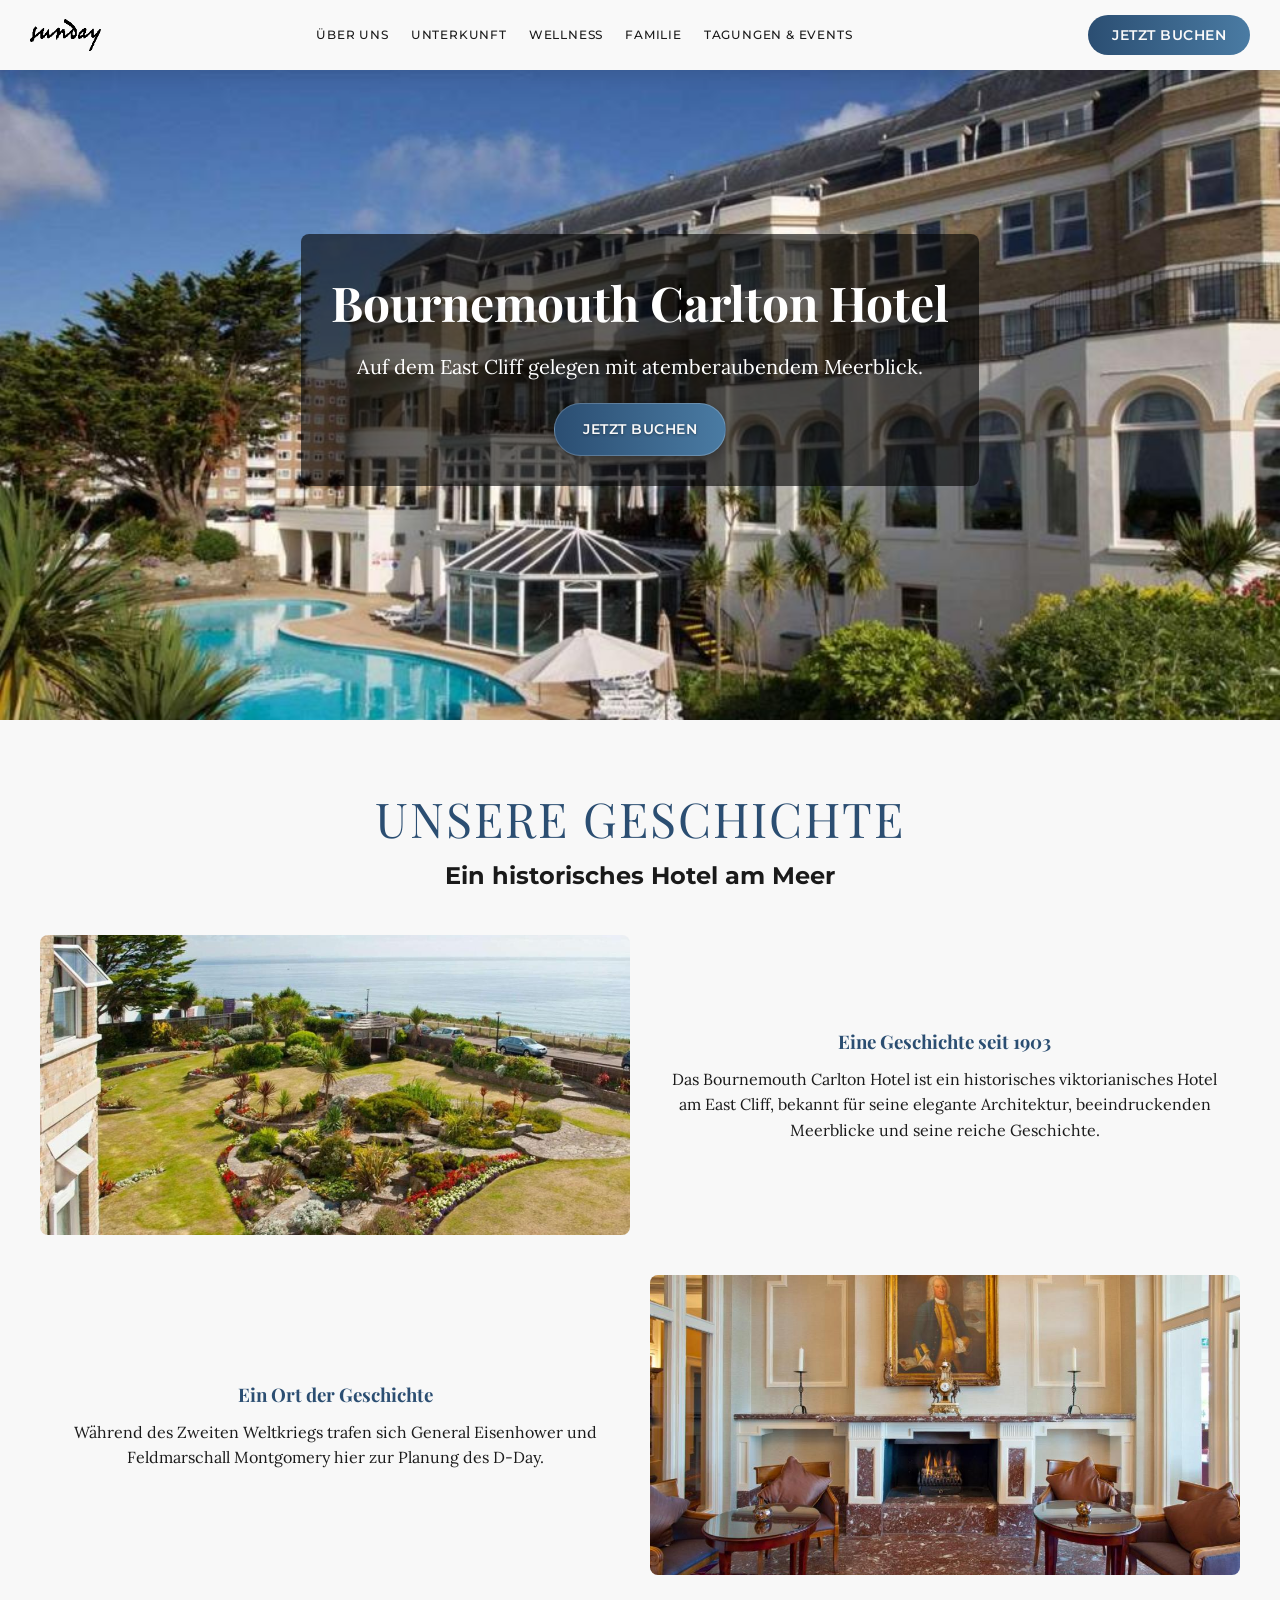
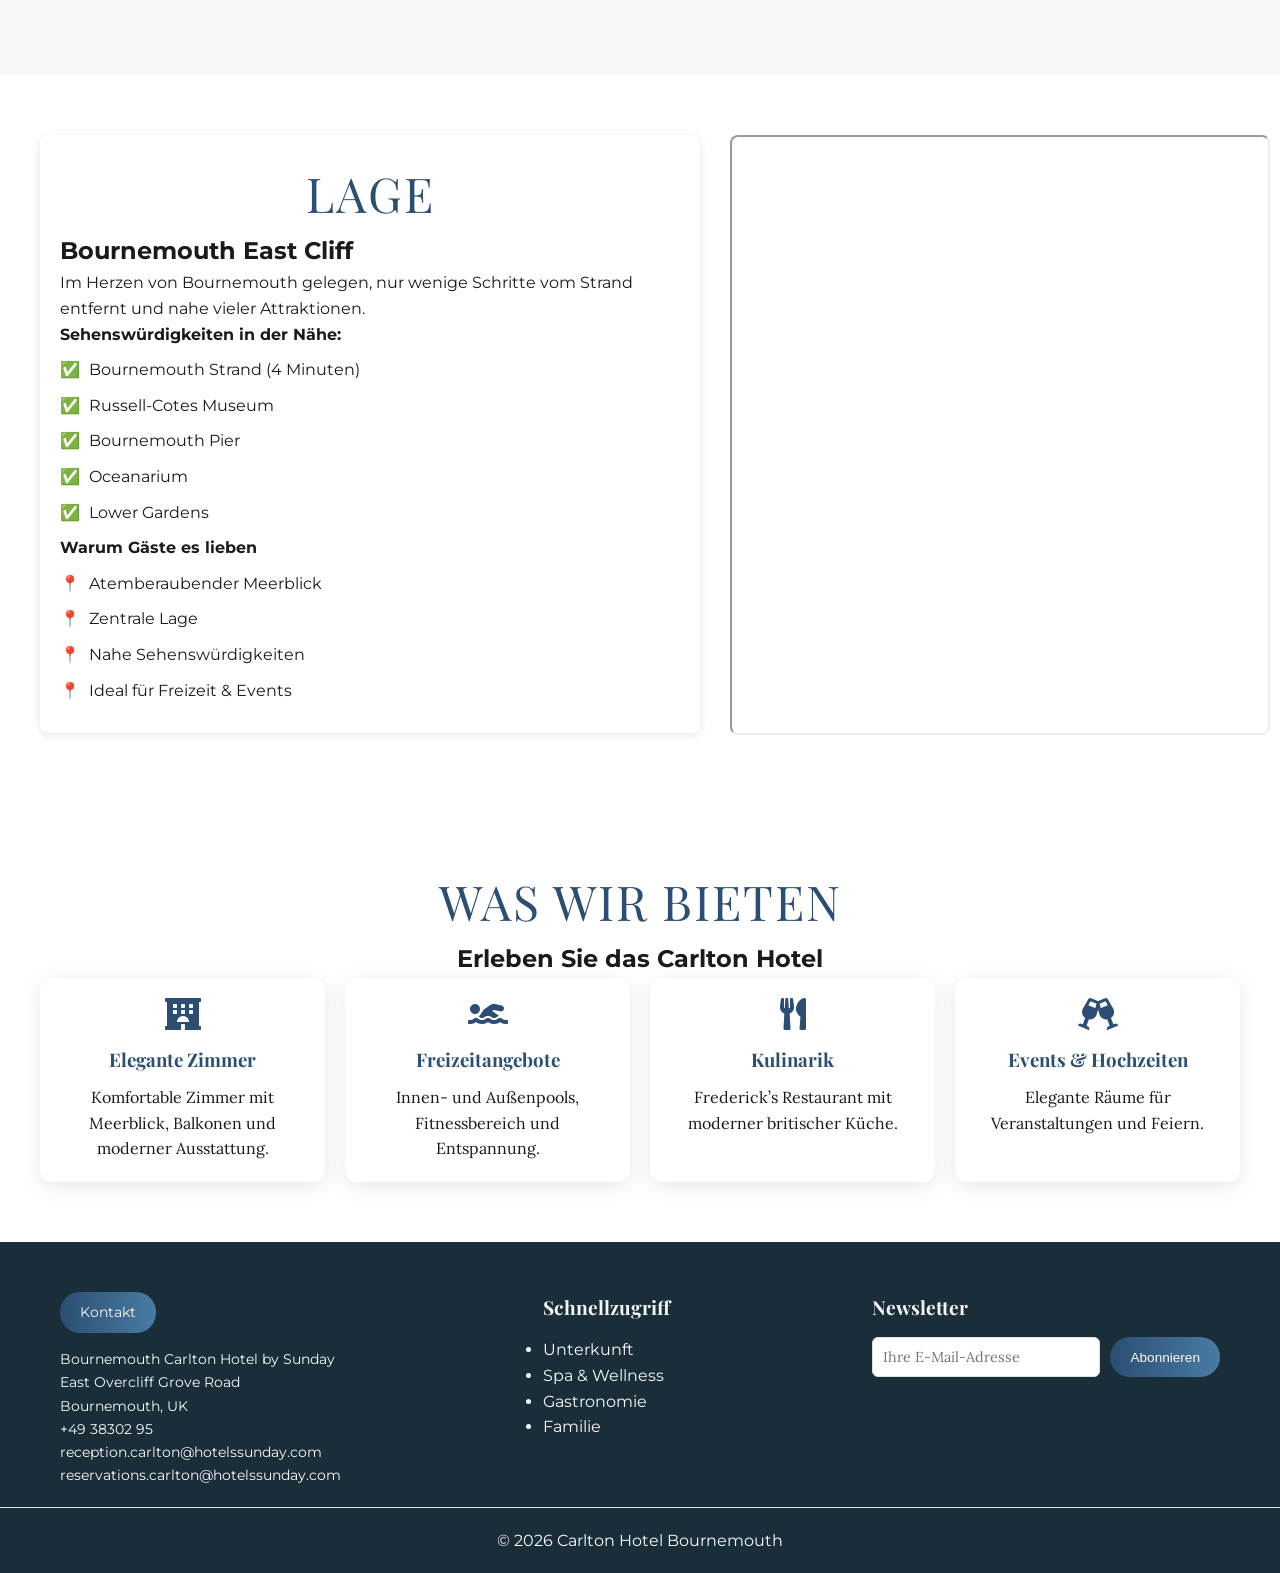
==== about.html @ 5a63f573 "update start working on carlton" ====
<!doctype html>
<html lang="en">
  <head>
    <meta charset="UTF-8" />
    <meta name="viewport" content="width=device-width, initial-scale=1.0" />

    <title data-key="about_page_title">Bournemouth Carlton Hotel</title>

    <meta
      name="description"
      data-key="about_meta_description"
      content="Discover Bournemouth Carlton Hotel – a historic seafront hotel on East Cliff with stunning sea views, pools and leisure facilities."
    />

    <link rel="stylesheet" href="style.css" />
    <link rel="stylesheet" href="about.css" />

    <link
      href="https://fonts.googleapis.com/css2?family=Montserrat:wght@400;500;700&family=Playfair+Display:wght@600&family=Lora:wght@400;500&display=swap"
      rel="stylesheet"
    />

    <link
      rel="stylesheet"
      href="https://cdnjs.cloudflare.com/ajax/libs/font-awesome/5.15.4/css/all.min.css"
    />
  </head>

  <body>
    <!-- HEADER -->
    <header class="site-header">
      <div class="header-container">
        <div class="logo">
          <a href="index.html">
            <img
              src="images/output-onlinepngtools.png"
              alt="Carlton Hotel"
              data-key-alt="logo_alt"
            />
          </a>
        </div>

        <div class="nav-container">
          <nav class="main-navigation">
            <ul class="nav-menu">
              <li class="has-dropdown">
                <a href="#" aria-haspopup="true" data-key="nav_about">About</a>
                <ul class="dropdown-menu">
                  <li>
                    <a href="about.html" data-key="nav_story">Our Story</a>
                  </li>
                  <li>
                    <a href="contact.html" data-key="nav_contact">Contact Us</a>
                  </li>
                  <li>
                    <a href="gastronomy.html" data-key="nav_gastronomy"
                      >Gastronomie - Hotel</a
                    >
                  </li>
                  <li>
                    <a
                      href="tourist-attractions.html"
                      data-key="nav_attractions"
                      >Tourist Attraction</a
                    >
                  </li>
                  <li>
                    <a href="gallery.html" data-key="nav_gallery">Gallery</a>
                  </li>
                </ul>
              </li>

              <li class="has-dropdown">
                <a href="#" aria-haspopup="true" data-key="nav_accommodation"
                  >Accommodation</a
                >
                <ul class="dropdown-menu">
                  <li><a href="rooms.html" data-key="nav_rooms">Rooms</a></li>
                  <li>
                    <a href="suites.html" data-key="nav_suites">Suites</a>
                  </li>
                </ul>
              </li>

              <li class="has-dropdown">
                <a href="#" aria-haspopup="true" data-key="nav_wellness"
                  >Wellness</a
                >
                <ul class="dropdown-menu">
                  <li>
                    <a href="pool.html" data-key="nav_pool">Pool Area</a>
                  </li>
                  <li><a href="spa.html" data-key="nav_spa">Spa</a></li>
                  <!-- <li>
                    <a href="indoor-playground.html" data-key="nav_playground"
                      >Indoor Playground</a
                    >
                  </li> -->
                </ul>
              </li>

              <li><a href="family.html" data-key="nav_family">Family</a></li>
              <!-- <li><a href="offers.html" data-key="nav_offers">Offers</a></li> -->

              <li>
                <a href="events.html" data-key="nav_events">Meeting & Events</a>
              </li>
            </ul>
          </nav>
        </div>

        <div class="nav-book">
          <a href="#" class="btn-book" data-key="book_now">Book Now</a>
          <!-- <button id="langToggle" class="lang-btn">DE</button> -->
        </div>

        <div class="mobile-menu-toggle">
          <span></span><span></span><span></span>
        </div>
      </div>
    </header>

    <!-- HERO -->
    <section class="hero-section parallax">
      <div class="hero-content">
        <h1 data-key="about_hero_title">Bournemouth Carlton Hotel</h1>
        <p data-key="about_hero_desc">
          Perched on Bournemouth's East Cliff with breathtaking sea views.
        </p>
        <a href="#" class="btn-primary" data-key="hero_cta">Book Your Stay</a>
      </div>
    </section>

    <!-- HISTORY -->
    <section class="history-section">
      <div class="section-label" data-key="about_section_story">Our Story</div>

      <h2 data-key="about_title">A Historic Seafront Landmark</h2>

      <div class="history-container">
        <div class="history-card">
          <img
            src="images/gallery/garden.jpg"
            alt="Hotel Exterior"
            data-key-alt="alt_hotel"
          />
          <div class="history-content">
            <h3 data-key="about_history_title">A Legacy Since 1903</h3>
            <p data-key="about_history_desc">
              The Bournemouth Carlton Hotel is a historic Victorian-era hotel
              located on the East Cliff, known for its elegant architecture,
              dramatic bay views and rich heritage. It has welcomed royalty,
              celebrities and world leaders throughout its history.
            </p>
          </div>
        </div>

        <div class="history-card reverse">
          <img
            src="images/gallery/gallery2.jpg"
            alt="Historic View"
            data-key-alt="alt_history"
          />
          <div class="history-content">
            <h3 data-key="about_war_title">A Place in History</h3>
            <p data-key="about_war_desc">
              During World War II, General Eisenhower and Field Marshal
              Montgomery met here to discuss D-Day plans. Today, the hotel
              combines timeless charm with modern comfort for unforgettable
              stays.
            </p>
          </div>
        </div>
      </div>
    </section>

    <!-- LOCATION -->
    <section class="location-section">
      <div class="location-container">
        <div class="location-sidebar">
          <div class="section-label" data-key="location">Location</div>

          <h2 data-key="location_title">Bournemouth East Cliff</h2>

          <p data-key="location_desc">
            Situated in the heart of Bournemouth, just steps from the beach, the
            hotel offers easy access to top attractions and coastal experiences.
          </p>

          <p><strong data-key="nearby">Nearby Attractions:</strong></p>
          <ul>
            <li data-key="attr1">Bournemouth Beach (4 min walk)</li>
            <li data-key="attr2">Russell-Cotes Museum</li>
            <li data-key="attr3">Bournemouth Pier</li>
            <li data-key="attr4">Oceanarium</li>
            <li data-key="attr5">Lower Gardens</li>
          </ul>

          <p><strong data-key="why">Why Guests Love It</strong></p>
          <ul>
            <li data-key="why1">Stunning sea views</li>
            <li data-key="why2">Central location</li>
            <li data-key="why3">Close to attractions</li>
            <li data-key="why4">Perfect for leisure & events</li>
          </ul>
        </div>

        <div class="location-map">
          <iframe
            src="https://www.google.com/maps?q=Bournemouth Carlton Hotel&output=embed"
          ></iframe>
        </div>
      </div>
    </section>

    <!-- VALUES -->
    <section class="values-section">
      <div class="section-label" data-key="values">What We Offer</div>

      <h2 data-key="values_title">Experience Carlton Hotel</h2>

      <div class="values-container">
        <div class="value-card" data-animate>
          <i class="fas fa-hotel"></i>
          <h3 data-key="val1">Elegant Rooms</h3>
          <p data-key="val1_desc">
            Comfortable rooms with sea views, balconies and modern amenities.
          </p>
        </div>

        <div class="value-card" data-animate>
          <i class="fas fa-swimmer"></i>
          <h3 data-key="val2">Leisure Facilities</h3>
          <p data-key="val2_desc">
            Indoor & outdoor swimming pools, gym and relaxation areas.
          </p>
        </div>

        <div class="value-card" data-animate>
          <i class="fas fa-utensils"></i>
          <h3 data-key="val3">Dining Experience</h3>
          <p data-key="val3_desc">
            Frederick’s Restaurant offering modern British cuisine.
          </p>
        </div>

        <div class="value-card" data-animate>
          <i class="fas fa-glass-cheers"></i>
          <h3 data-key="val4">Events & Weddings</h3>
          <p data-key="val4_desc">
            Elegant spaces for conferences, weddings and celebrations.
          </p>
        </div>
      </div>
    </section>

  
    <!-- FOOTER -->
    <footer class="site-footer">
      <div class="footer-columns">
        <div class="footer-column">
          <a href="contact.html" class="footer-button" data-key="contact_us"
            >Contact Us</a
          >
          <address>
            Bournemouth Carlton Hotel by Sunday<br />
             East Overcliff Grove Road​<br />
            Bournemouth, UK ​<br />
            <a href="tel:+493830297700">+49 38302 95</a><br />
            <a href="mailto:reception.carlton@hotelssunday.com"
              >reception.carlton@hotelssunday.com</a
            ><br />
            <a href="mailto:reservations.carlton@hotelssunday.com"
              >reservations.carlton@hotelssunday.com</a
            ><br />
            <!-- <a href="">Instagram: rugenthotel</a><br /> -->
            <!-- <a href=" ">Facebook: rugenHotel </a> -->
          </address>
        </div>

        <div class="footer-column">
          <h4 data-key="quick_links">Quick Links</h4>

          <ul>
            <li>
              <a href="rooms.html" data-key="footer_accommodation"
                >Accommodation</a
              >
            </li>
            <li><a href="spa.html" data-key="footer_spa">Spa & Wellness</a></li>
            <li>
              <a href="gastronomy.html" data-key="footer_gastro">Gastronomy</a>
            </li>
            <li><a href="family.html" data-key="footer_family">Families</a></li>
          </ul>
        </div>

        <div class="footer-column newsletter">
          <h4 data-key="newsletter">Newsletter</h4>
          <form
            action="https://formsubmit.co/sales.rugen@hotelssunday.com"
            method="POST"
            class="newsletter-form"
          >
            <input
              type="email"
              name="email"
              placeholder="Your email address"
              required
              aria-label="Your Email"
              data-key-placeholder="newsletter_placeholder"
            />
            <button
              class="btn"
              type="submit"
              aria-label="Subscribe to Newsletter"
              data-key="subscribe"
            >
              Subscribe
            </button>
            <input type="hidden" name="_captcha" value="false" />
            <input
              type="hidden"
              name="_subject"
              value="New Newsletter Signup!"
            />
            <input
              type="hidden"
              name="_next"
              value="https://resortrugen.booksundays.com/newsletter?subscribed=true"
            />
          </form>
        </div>
      </div>
      <div class="footer-bottom">
        <p data-key="footer_copy">
          © 2026 Bournemouth Carlton Hotel by Sunday
        </p>
      </div>
    </footer>

    <script src="script.js"></script>
    <script src="about.js"></script>
  </body>
</html>
---- style.css ----
:root {
  --primary-color: #2b4e72;
  --secondary-color: #1a2e3a;
  --accent-color: #d4a373;
  --light-color: #f9f9f9;
  --dark-color: #1a1a1a;
  --border-color: #e0e0e0;
  --transition: all 0.3s ease;
  --shadow-light: 0 4px 16px rgba(0, 0, 0, 0.1);
  --shadow-dark: 0 8px 24px rgba(0, 0, 0, 0.2);
  --header-height: 60px;
}

@import url("https://fonts.googleapis.com/css2?family=Montserrat:wght@400;500;700&family=Playfair+Display:wght@600&family=Lora:wght@400;500&display=swap");

* {
  margin: 0;
  padding: 0;
  box-sizing: border-box;
}

html,
body {
  width: 100%;
  max-width: 100vw;
  overflow-x: hidden;
  scroll-behavior: smooth;
}

body {
  font-family: "Montserrat", sans-serif;
  font-weight: 400;
  font-size: 1rem;
  line-height: 1.6;
  color: var(--dark-color);
  background: white;
  background-attachment: fixed;
  position: relative;
}

/* Preloader */
.preloader {
  position: fixed;
  top: 0;
  left: 0;
  width: 100%;
  height: 100%;
  background: var(--light-color);
  display: flex;
  align-items: center;
  justify-content: center;
  z-index: 9999;
  transition: opacity 0.5s ease;
}

.preloader.hidden {
  opacity: 0;
  pointer-events: none;
}

.loader {
  width: 50px;
  height: 50px;
  border: 5px solid var(--primary-color);
  border-top-color: transparent;
  border-radius: 50%;
  animation: spin 1s linear infinite;
}

@keyframes spin {
  to {
    transform: rotate(360deg);
  }
}

/* Header */
.site-header {
  position: fixed;
  top: 0;
  left: 0;
  width: 100%;
  z-index: 1000;
  background: var(--light-color);
  box-shadow: var(--shadow-light);
  transition: var(--transition);
}

.site-header.scrolled {
  background: rgba(249, 249, 249, 0.95);
  backdrop-filter: blur(10px);
}

.header-container {
  display: flex;
  align-items: center;
  justify-content: space-between;
  max-width: 1400px;
  margin: 0 auto;
  padding: 0 30px; /* remove vertical padding */
  height: 70px; /* fixed height */
}

.logo {
  display: flex;
  align-items: center;
  height: 100%;
}

.logo img {
  height: 32px; /* fixed height instead of max-height */
  width: auto;
  display: block;
}

.logo img:hover {
  transform: scale(1.1);
  filter: brightness(1.1);
}

.nav-container {
  flex: 1;
  min-width: 0;
  display: flex;
  align-items: center;
  justify-content: center;
  padding: 0 10px;
}

.nav-menu {
  display: flex;
  list-style: none;
  gap: 22px;
  margin: 0 auto;
  padding: 0;
  align-items: center;
  justify-content: center;
  flex-wrap: nowrap;
}

.main-navigation ul li a {
  color: var(--dark-color);
  font-weight: 500;
  font-size: 0.76rem;
  text-transform: uppercase;
  letter-spacing: 0.8px;
  text-decoration: none;
  position: relative;
  display: flex;
  align-items: center;
  height: 100%;
  white-space: nowrap;
  text-align: center;
}

.main-navigation ul li a::after {
  content: "";
  position: absolute;
  bottom: -4px;
  left: 0;
  width: 0;
  height: 2px;
  background: var(--primary-color);
  transition: var(--transition);
}

.main-navigation ul li a:hover::after,
.main-navigation ul li a:focus::after {
  width: 100%;
}

.nav-menu li.has-dropdown {
  position: relative;
}

.nav-menu li .dropdown-menu {
  display: none;
  position: absolute;
  top: 100%;
  left: 0;
  background: var(--light-color);
  border: 1px solid var(--border-color);
  min-width: 200px;
  border-radius: 8px;
  box-shadow: var(--shadow-light);
  z-index: 999;
  transform: translateY(10px);
  opacity: 0;
  transition: all 0.4s ease;
  flex-direction: column;
  align-items: flex-start;
  padding: 10px 0;
}

.nav-menu li.has-dropdown:hover .dropdown-menu,
.nav-menu li.has-dropdown:focus-within .dropdown-menu {
  display: flex;
  transform: translateY(0);
  opacity: 1;
}

.nav-menu li .dropdown-menu li {
  width: 100%;
}

.nav-menu li .dropdown-menu a {
  display: block;
  padding: 12px 20px;
  color: var(--dark-color);
  font-weight: 400;
  font-size: 0.85rem;
  text-transform: none;
  letter-spacing: 0.5px;
  transition: var(--transition);
}

.nav-menu li .dropdown-menu a:hover,
.nav-menu li .dropdown-menu a:focus {
  background: var(--accent-color);
  color: var(--light-color);
}

.nav-book {
  display: flex;
  align-items: center;
  gap: 10px;
  margin-left: 20px;
  flex-shrink: 0;
}

.nav-book a.btn-book {
  background: linear-gradient(90deg, var(--primary-color), #4a7ba3);
  color: var(--light-color);
  font-size: 0.87rem;
  font-weight: 600;
  text-transform: uppercase;
  letter-spacing: 0.5px;
  text-decoration: none;
  border: none;
  padding: 12px 24px;
  border-radius: 24px;
  position: relative;
  overflow: hidden;
  z-index: 1;
  transition: var(--transition);
  display: flex;
  align-items: center;
  height: 40px;
}

.nav-book a.btn-book:hover,
.nav-book a.btn-book:focus {
  background: linear-gradient(90deg, var(--accent-color), #e8c2a3);
  color: var(--dark-color);
  transform: translateY(-3px);
  box-shadow: var(--shadow-dark);
}

/* Mobile Menu Toggle */
.mobile-menu-toggle {
  display: none;
  flex-direction: column;
  justify-content: center;
  cursor: pointer;
  z-index: 1001;
  width: 40px;
  height: 40px;
  padding: 0;
  margin-left: 10px;
}

.mobile-menu-toggle span {
  width: 30px;
  height: 4px;
  background: var(--accent-color);
  margin: 4px 0;
  transition: var(--transition);
}

.mobile-menu-toggle.active span:nth-child(1) {
  transform: rotate(45deg) translate(5px, 5px);
}

.mobile-menu-toggle.active span:nth-child(2) {
  opacity: 0;
}

.mobile-menu-toggle.active span:nth-child(3) {
  transform: rotate(-45deg) translate(5px, -5px);
}

/* Hero Slider */
.hero-slider {
  position: relative;
  height: calc(100vh - 60px);
  max-height: 650px;
  margin-top: 70px;
  overflow: hidden;
}

.slider-container {
  height: 100%;
  width: 100%;
  position: relative;
}

.slide {
  position: absolute;
  top: 0;
  left: 0;
  width: 100%;
  height: 100%;
  display: none;
  will-change: transform;
}

.slide.active {
  display: block;
}

.slide img {
  width: 100%;
  height: 100%;
  object-fit: cover;
  object-position: center;
  transform: scale(1.05);
  transition: transform 4s ease-in-out;
  will-change: transform;
  image-rendering: -webkit-optimize-contrast;
  image-rendering: crisp-edges;
}

.slide.active img {
  transform: scale(1);
}

.slide::after {
  content: "";
  position: absolute;
  top: 0;
  left: 0;
  width: 100%;
  height: 100%;
  background: rgba(0, 0, 0, 0.2);
  z-index: 1;
}

.slide-content {
  position: absolute;
  top: 38%;
  left: 50%;
  transform: translate(-50%, -30%);
  text-align: center;
  color: var(--light-color);
  width: 999px;
  padding: 25px;
  z-index: 2;
}

.slide-content h1 {
  font-family: "Playfair Display", serif;
  font-size: clamp(2.5rem, 5vw, 3.2rem);
  font-weight: 700;
  margin-bottom: 20px;
  color: #fff;
  text-align: center;
  text-shadow:
    0 2px 4px rgba(0, 0, 0, 0.8),
    0 4px 8px rgba(0, 0, 0, 0.6);
  letter-spacing: 0.5px;
  -webkit-text-stroke: 0.5px rgba(0, 0, 0, 0.3);
}

.slide-content p {
  font-family: "Montserrat", sans-serif;
  font-size: clamp(0.9rem, 1.8vw, 1.05rem);
  background: rgba(0, 0, 0, 0.4);
  color: #f2f2f2;
  padding: 0.75rem 1.25rem;
  border-radius: 10px;
  margin-bottom: 16px;
  line-height: 1.6;
  border: 1px solid rgba(255, 255, 255, 0.15);
  text-shadow: 0 1px 2px rgba(0, 0, 0, 0.6);
  backdrop-filter: blur(2px);
}

.btn-primary {
  margin: 0 10px;
  display: inline-block;
  background: linear-gradient(90deg, var(--primary-color), #4a7ba3);
  color: var(--light-color);
  text-shadow: 0 1px 3px rgba(0, 0, 0, 0.4);
  padding: 14px 28px;
  border-radius: 28px;
  font-size: 0.875rem;
  font-weight: 600;
  text-transform: uppercase;
  letter-spacing: 0.5px;
  box-shadow: 0 4px 12px rgba(0, 0, 0, 0.3);
  border: 1px solid rgba(255, 255, 255, 0.2);
  text-decoration: none;
  transition: var(--transition);
}

.btn-primary:hover,
.btn-primary:focus {
  background: linear-gradient(90deg, var(--accent-color), #e8c2a3);
  color: var(--dark-color);
  transform: translateY(-3px);
  box-shadow: var(--shadow-dark);
}

.slider-controls {
  position: absolute;
  top: 50%;
  width: 100%;
  display: flex;
  justify-content: space-between;
  padding: 0 20px;
  transform: translateY(-50%);
}

.slider-controls button {
  background: rgba(249, 249, 249, 0.7);
  border: none;
  width: 40px;
  height: 40px;
  border-radius: 50%;
  cursor: pointer;
  font-size: 1.25rem;
  color: var(--dark-color);
  transition: var(--transition);
}

.slider-controls button:hover,
.slider-controls button:focus {
  background: var(--light-color);
}

.slider-dots {
  position: absolute;
  bottom: 20px;
  left: 50%;
  transform: translateX(-50%);
  display: flex;
  gap: 8px;
}

.dot {
  width: 10px;
  height: 10px;
  border-radius: 50%;
  background: rgba(249, 249, 249, 0.5);
  cursor: pointer;
  transition: var(--transition);
}

.dot.active {
  background: var(--light-color);
}

/* Section Transition Quote */
.section-transition-quote {
  padding: 50px 20px;
  background: linear-gradient(
    120deg,
    var(--light-color) 80%,
    var(--primary-color) 100%
  );
  text-align: center;
  position: relative;
  overflow: hidden;
}

.quote-box {
  max-width: 900px;
  margin: 0 auto;
  padding: 25px;
  background: rgba(255, 255, 255, 0.95);
  border-radius: 12px;
  box-shadow: var(--shadow-light);
  border: 2px solid var(--primary-color);
  backdrop-filter: blur(4px);
}

.quote-text {
  font-family: "Playfair Display", serif;
  font-size: clamp(1rem, 2vw, 1.3rem);
  font-style: italic;
  background: linear-gradient(90deg, var(--primary-color), #4a7ba3);
  background-clip: text;
  -webkit-background-clip: text;
  color: transparent;
}

/* Highlights Showcase */
.highlights-showcase {
  padding: 80px 0 80px 60px;
  background: var(--light-color);
  position: relative;
}

.highlights-showcase::before {
  content: "";
  position: absolute;
  top: 60px;
  left: 20px;
  width: 30px;
  height: calc(100% - 120px);
  background: linear-gradient(
    180deg,
    var(--secondary-color),
    var(--primary-color)
  );
  border-radius: 4px;
}

.section-label {
  font-family: "Playfair Display", serif;
  font-size: 3rem;
  color: var(--primary-color);
  text-transform: uppercase;
  letter-spacing: 2px;
  text-align: center;
}

.highlight-grid {
  display: grid;
  grid-template-columns: repeat(auto-fit, minmax(280px, 1fr));
  gap: 30px;
  max-width: 1200px;
  margin: 0 auto;
}

.highlight-card {
  border-radius: 12px;
  overflow: hidden;
  box-shadow: var(--shadow-light);
  transition: var(--transition);
  position: relative;
}

.highlight-card:hover {
  transform: translateY(-10px) rotate(2deg);
  box-shadow: var(--shadow-dark);
}

.highlight-card img {
  width: 100%;
  height: 280px;
  object-fit: cover;
  transition: transform 0.5s ease;
}

.highlight-card:hover img {
  transform: scale(1.1);
}

.highlight-overlay {
  position: absolute;
  inset: 0;
  background: linear-gradient(
    180deg,
    rgba(43, 78, 114, 0.7),
    rgba(0, 0, 0, 0.5)
  );
  opacity: 0;
  display: flex;
  align-items: center;
  justify-content: center;
  transition: var(--transition);
}
.highlight-overlay h3 {
  color: #ffffff;
  font-family: "Playfair Display", serif;
  font-size: clamp(1.3rem, 2vw, 1.6rem);
  text-align: center;
}

.highlight-card:hover .highlight-overlay {
  opacity: 1;
}

.highlight-title {
  font-family: "Playfair Display", serif;
  font-size: clamp(1.3rem, 2vw, 1.6rem);
  color: var(--light-color);
  text-align: center;
}

/* Magazine Sections */
.magazine-section {
  display: flex;
  align-items: flex-start;
  max-width: 1200px;
  margin: 60px auto;
  padding: 0 20px;
  gap: 40px;
}

.magazine-section.reverse {
  flex-direction: row-reverse;
}

.single-banner {
  flex: 0 0 50%;
  position: relative;
}

.single-banner img {
  width: 100%;
  height: 400px;
  object-fit: fill;
  object-position: center;
  border-radius: 12px;
  box-shadow: var(--shadow-light);
  image-rendering: auto;
  display: block;
}

.magazine-content {
  flex: 0 0 50%;
  padding: 20px;
  text-align: center;
}

.magazine-content h2 {
  font-family: "Playfair Display", serif;
  font-size: clamp(1.8rem, 3vw, 2.2rem);
  color: var(--secondary-color);
  margin-bottom: 15px;
}

.magazine-content p {
  font-family: "Lora", serif;
  font-size: 1rem;
  color: var(--dark-color);
  margin-bottom: 20px;
}

/* Wedding Section */
/* Wedding Section */
.wedding-section {
  padding: 100px 20px;
  background: url("https://images.unsplash.com/photo-1519225421980-715cb0215aed?ixlib=rb-4.0.3&auto=format&fit=crop&w=1920&q=80")
    no-repeat center center/cover;
  background-attachment: fixed;
  position: relative;
  overflow: hidden;
  min-height: 800px;
}

.wedding-section::before {
  content: "";
  position: absolute;
  top: 0;
  left: 0;
  width: 100%;
  height: 100%;
  background: linear-gradient(
    180deg,
    rgba(249, 249, 249, 0.85),
    rgba(249, 249, 249, 0.9)
  );
  z-index: 1;
}

.wedding-content {
  max-width: 900px;
  margin: 0 auto 60px;
  text-align: center;
  position: relative;
  z-index: 2;
}

.wedding-content h2 {
  font-family: "Playfair Display", serif;
  font-size: clamp(2.2rem, 4vw, 2.8rem);
  color: var(--secondary-color);
  margin-bottom: 25px;
  text-shadow: 0 1px 4px rgba(0, 0, 0, 0.2);
}

.wedding-content p {
  font-family: "Lora", serif;
  font-size: 1.1rem;
  color: var(--dark-color);
  line-height: 1.8;
  max-width: 700px;
  margin: 0 auto 20px;
}

.wedding-spaces {
  display: grid;
  grid-template-columns: repeat(auto-fit, minmax(320px, 1fr));
  gap: 40px;
  max-width: 1200px;
  margin: 0 auto 60px;
  position: relative;
  z-index: 2;
}

.wedding-space {
  border-radius: 16px;
  overflow: hidden;
  box-shadow: var(--shadow-light);
  transition:
    transform 0.4s ease,
    box-shadow 0.4s ease;
  background: var(--light-color);
}

.wedding-space:hover {
  transform: translateY(-12px) scale(1.02);
  box-shadow: var(--shadow-dark);
}

.wedding-space-image {
  position: relative;
  overflow: hidden;
}

.wedding-space img {
  width: 100%;
  height: 280px;
  object-fit: cover;
  object-position: center;
  image-rendering: auto;
  transition: transform 0.5s ease;
}

.wedding-space:hover img {
  transform: scale(1.1);
}

.wedding-space-content {
  padding: 25px;
  text-align: center;
}

.wedding-space h3 {
  font-family: "Playfair Display", serif;
  font-size: 1.5rem;
  color: var(--dark-color);
  margin-bottom: 15px;
}

.wedding-space p {
  font-family: "Lora", serif;
  font-size: 1rem;
  color: var(--dark-color);
  line-height: 1.7;
}

/* Things To Do Section */
.things-section {
  padding: 60px 20px;
  background: var(--light-color);
}

.things-grid {
  display: grid;
  grid-template-columns: repeat(auto-fit, minmax(280px, 1fr));
  gap: 20px;
  max-width: 1200px;
  margin: 0 auto;
}

.thing-card {
  border-radius: 12px;
  overflow: hidden;
  box-shadow: var(--shadow-light);
  transition: var(--transition);
  position: relative;
}

.thing-card:hover {
  transform: translateY(-10px);
  box-shadow: var(--shadow-dark);
}

.thing-card img {
  width: 100%;
  height: 200px;
  object-fit: cover;
  transition: transform 0.5s ease;
}

.thing-card:hover img {
  transform: scale(1.1);
}

.thing-info {
  padding: 15px;
  background: var(--light-color);
  text-align: center;
}

.thing-info a {
  color: var(--primary-color);
  text-decoration: none;
  font-weight: 500;
  font-family: "Lora", serif;
}

.thing-info a:hover {
  text-decoration: underline;
}

/* Transportation Section */
.transportation-section {
  padding: 60px 20px;
  text-align: center;
}

.transport-accordion {
  max-width: 800px;
  margin: 20px auto;
}

.accordion-item {
  margin-bottom: 10px;
}

.accordion-toggle {
  width: 100%;
  padding: 15px;
  background: #fff;
  border: 1px solid var(--primary-color);
  font-family: "Montserrat", sans-serif;
  font-size: 1.1rem;
  cursor: pointer;
  text-align: left;
  transition: background 0.3s;
}

.accordion-toggle:hover,
.accordion-toggle.active {
  background: var(--primary-color);
  color: #fff;
}

.accordion-content {
  display: none;
  padding: 20px;
  background: #fff;
  border: 1px solid #ddd;
  border-top: none;
  font-family: "Lora", serif;
}

.accordion-content.active {
  display: block;
}

/* Pet Policy Section */
.pet-policy-section {
  padding: 60px 20px;
  background: var(--light-color);
  text-align: center;
}

.pet-policy-section h2 {
  font-family: "Playfair Display", serif;
  font-size: clamp(2rem, 3vw, 2.5rem);
  color: var(--secondary-color);
  margin-bottom: 20px;
}

.pet-policy-section p {
  font-family: "Lora", serif;
  font-size: 1rem;
  max-width: 800px;
  margin: 0 auto 20px;
}

/* Map Section */
.map-container {
  margin: 20px auto;
  max-width: 800px;
  height: 350px;
}

.map-container iframe {
  border-radius: 8px;
  width: 100%;
  height: 100%;
  display: block;
}

/* Footer */
.site-footer {
  padding: 50px 0 20px;
  background: var(--secondary-color);
  color: var(--light-color);
}

.footer-columns {
  display: flex;
  justify-content: space-between;
  gap: 40px;
  max-width: 1200px;
  margin: 0 auto 20px;
  padding: 0 20px;
}

.footer-column.contact-column {
  flex: 0 0 30%;
  margin-right: 40px;
}

.footer-column.quick-links-column {
  flex: 0 0 25%;
  text-align: center;
}

.footer-column.newsletter {
  flex: 0 0 30%;
}

.footer-column h4 {
  font-family: "Playfair Display", serif;
  font-size: 1.2rem;
  color: whitesmoke;
  margin-bottom: 15px;
}

.footer-column address {
  font-style: normal;
  font-size: 0.9rem;
}

.footer-column a {
  color: var(--light-color);
  text-decoration: none;
  transition: var(--transition);
}

.footer-column a:hover {
  color: var(--accent-color);
}

.footer-button {
  display: inline-block;
  background: linear-gradient(90deg, var(--primary-color), #4a7ba3);
  color: var(--light-color);
  padding: 10px 20px;
  border-radius: 20px;
  font-size: 0.85rem;
  margin-bottom: 15px;
}

.newsletter-form {
  display: flex;
  gap: 10px;
}

.newsletter-form input {
  padding: 10px;
  border: 1px solid var(--border-color);
  border-radius: 6px;
  font-family: "Lora", serif;
  font-size: 0.9rem;
  flex: 1;
}

.newsletter-form button {
  background: linear-gradient(90deg, var(--primary-color), #4a7ba3);
  color: var(--light-color);
  padding: 10px 20px;
  border-radius: 20px;
  font-size: 0.85rem;
  border: none;
  cursor: pointer;
  transition: var(--transition);
}

.newsletter-form button:hover,
.newsletter-form button:focus {
  background: linear-gradient(90deg, var(--accent-color), #e8c2a3);
  color: var(--dark-color);
}

.footer-bottom {
  text-align: center;
  padding-top: 20px;
  border-top: 1px solid var(--border-color);
}

.footer-legal {
  list-style: none;
  display: flex;
  justify-content: center;
  gap: 15px;
  margin-top: 10px;
}

.footer-legal a {
  font-size: 0.85rem;
  color: var(--primary-color);
}

/* Responsive Styles */
@media (max-width: 992px) {
  .highlight-grid,
  .things-grid {
    grid-template-columns: repeat(auto-fit, minmax(250px, 1fr));
  }

  .magazine-section {
    flex-direction: column;
    align-items: center;
  }

  .magazine-section.reverse {
    flex-direction: column;
  }

  .magazine-content {
    flex: 0 0 100%;
    padding: 15px;
  }

  .magazine-content h2 {
    font-size: clamp(1.6rem, 2.8vw, 2rem);
  }

  .magazine-content p {
    font-size: 0.95rem;
  }

  .footer-columns {
    flex-direction: column;
    align-items: center;
    text-align: center;
  }

  .footer-column.contact-column {
    margin-right: 0;
  }

  .footer-column.quick-links-column {
    margin: 20px 0;
  }
}

@media (max-width: 768px) {
  .header-container {
    flex-wrap: wrap;
    justify-content: space-between;
    padding: 0 15px;
    height: auto;
    min-height: var(--header-height);
  }

  .nav-container {
    display: none;
    position: fixed;
    top: 0;
    left: 0;
    width: 100%;
    height: 100vh;
    background: var(--light-color);
    padding: 80px 20px;
    z-index: 1000;
  }

  .nav-container.active {
    display: block;
  }

  .nav-menu {
    flex-direction: column;
    align-items: center;
    gap: 20px;
    margin-left: 0;
  }

  .nav-menu li .dropdown-menu {
    position: static;
    width: 100%;
    transform: translateY(0);
    opacity: 1;
    display: none;
    border: none;
    box-shadow: none;
    background: transparent;
    padding: 10px 0;
  }

  .nav-menu li.has-dropdown.active .dropdown-menu {
    display: flex;
  }

  .nav-menu li .dropdown-menu a {
    text-align: center;
    padding: 10px 15px;
    font-size: 0.9rem;
  }

  .nav-book {
    margin: 10px auto;
    text-align: center;
  }

  .nav-book a.btn-book {
    width: 100%;
    max-width: 200px;
    padding: 10px 24px;
    height: 40px;
  }

  .mobile-menu-toggle {
    display: flex;
  }

  .slide-content {
    padding: 15px;
    background: rgba(0, 0, 0, 0.55);
    width: 90vw;
  }

  .slide-content h1 {
    font-size: clamp(1.5rem, 3vw, 1.75rem);
    text-shadow: 0 2px 5px rgba(0, 0, 0, 0.7);
    -webkit-text-stroke: 0.3px rgba(0, 0, 0, 0.3);
  }

  .slide-content p {
    font-size: clamp(0.75rem, 1.5vw, 0.875rem);
    padding: 10px 15px;
    text-shadow: 0 2px 4px rgba(0, 0, 0, 0.6);
    background: rgba(0, 0, 0, 0.6);
  }

  .btn-primary {
    padding: 10px 20px;
    font-size: 0.75rem;
    text-shadow: 0 1px 2px rgba(0, 0, 0, 0.4);
  }
}

@media (max-width: 600px) {
  .slide-content h1 {
    font-size: clamp(1.5rem, 3vw, 1.75rem);
    text-shadow: 0 2px 5px rgba(0, 0, 0, 0.7);
    -webkit-text-stroke: 0.3px rgba(0, 0, 0, 0.3);
  }

  .slide-content p {
    font-size: clamp(0.75rem, 1.5vw, 0.875rem);
    padding: 10px 15px;
    text-shadow: 0 2px 4px rgba(0, 0, 0, 0.6);
    background: rgba(0, 0, 0, 0.6);
  }

  .btn-primary {
    padding: 10px 20px;
    font-size: 0.75rem;
    text-shadow: 0 1px 2px rgba(0, 0, 0, 0.4);
  }
}

/* Modal Styles */
.modal {
  position: fixed;
  top: 0;
  left: 0;
  width: 100%;
  height: 100%;
  background: rgba(0, 0, 0, 0.8);
  display: none;
  align-items: center;
  justify-content: center;
  z-index: 1000;
}

.modal.active {
  display: flex;
}

.modal-content {
  background: var(--light-color);
  padding: 20px;
  border-radius: 12px;
  max-width: 90%;
  max-height: 90%;
  overflow: auto;
  position: relative;
  text-align: center;
}

.modal-content img {
  max-width: 100%;
  height: auto;
}

.modal-content p {
  font-family: "Lora", serif;
  font-size: 1rem;
  color: var(--dark-color);
  margin: 15px 0;
}

.modal-content button {
  margin-top: 15px;
  background: var(--primary-color);
  color: var(--light-color);
  padding: 10px 20px;
  border-radius: 20px;
  border: none;
  cursor: pointer;
  transition: var(--transition);
}

.modal-content button:hover,
.modal-content button:focus {
  background: var(--accent-color);
  color: var(--dark-color);
}

.slider-controls {
  position: absolute;
  top: 50%;
  left: 0;
  width: 100%;
  display: flex;
  justify-content: space-between;
  transform: translateY(-50%);
  z-index: 10;
  padding: 0 20px;
}

.prev-slide,
.next-slide {
  width: 44px;
  height: 44px;
  border-radius: 50%;
  border: none;
  background: rgba(255, 255, 255, 0.8);
  cursor: pointer;
}

.lang-btn {
  margin-left: 0;
  padding: 8px 14px;
  border-radius: 20px;
  border: 1px solid var(--primary-color);
  background: white;
  cursor: pointer;
  font-weight: 600;
  flex-shrink: 0;
}


.nav-menu li.has-dropdown {
  position: relative;
}

.dropdown-menu {
  left: 50%;
  transform: translateX(-50%) translateY(10px);
}
---- about.css ----
/* Hero Section */
.hero-section {
    position: relative;
    height: 80vh;
    background: url('images/main.jpg');
    background-size: contain;
    background-repeat: no-repeat;
    background-position: center center;
    display: flex;
    align-items: center;
    justify-content: center;
    text-align: center;
}

.hero-section.parallax {
    background-attachment: fixed;
    background-size: cover;
}

.hero-content {
    background: rgba(0, 0, 0, 0.6);
    padding: 30px;
    border-radius: 8px;
    color: #fff;
}

.hero-content h1 {
    font-family: 'Playfair Display', serif;
    font-size: 3rem;
    margin-bottom: 10px;
}

.hero-content p {
    font-family: 'Lora', serif;
    font-size: 1.25rem;
    margin-bottom: 20px;
}

@media (max-width: 768px) {
    .hero-section {
        height: 60vh;
    }
    .hero-content h1 {
        font-size: 2rem;
    }
}

/* History Section */
.history-section {
    padding: 60px 20px;
    background-color: #f8f8f8;
    text-align: center;
}

.history-container {
    max-width: 1200px;
    margin: 0 auto;
}

.history-card {
    display: flex;
    align-items: center;
    margin: 40px 0;
    gap: 20px;
}

.history-card.reverse {
    flex-direction: row-reverse;
}

.history-card img {
    width: 50%;
    height: 300px;
    object-fit: cover;
    border-radius: 8px;
}

.history-content {
    width: 50%;
    padding: 20px;
    font-family: 'Lora', serif;
}

.history-content h3 {
    font-family: 'Playfair Display', serif;
    color: var(--primary-color);
    margin-bottom: 10px;
}

@media (max-width: 768px) {
    .history-card, .history-card.reverse {
        flex-direction: column;
    }
    .history-card img, .history-content {
        width: 100%;
    }
}

/* Location Section */
.location-section {
    padding: 60px 20px;
}

.location-container {
    display: grid;
    grid-template-columns: 55% 45%;
    align-items: start;
    gap: 30px;
    max-width: 1200px;
    margin: 0 auto;
}

.location-sidebar {
    padding: 20px;
    background: #fff;
    border-radius: 8px;
    box-shadow: 0 2px 10px rgba(0, 0, 0, 0.1);
    max-height: 600px;
    overflow-y: auto;
}

.location-sidebar ul {
    list-style: none;
    padding: 0;
}

.location-sidebar li {
    margin: 10px 0;
}

.location-sidebar li::before {
    content: '📍 ';
    margin-right: 5px;
}

.location-sidebar p:nth-of-type(2) + ul li::before {
    content: '✅ ';
}

.location-map {
    width: 100%;
}

.location-map iframe {
    width: 100%;
    height: 600px;
    border-radius: 8px;
}

@media (max-width: 992px) {
    .location-container {
        grid-template-columns: 1fr;
    }
    .location-sidebar {
        max-height: none;
        overflow-y: visible;
    }
}

@media (max-width: 768px) {
    .location-container {
        flex-direction: column;
    }
    .location-sidebar, .location-map {
        width: 100%;
    }
    .location-map iframe {
        height: 400px;
    }
}

/* Values Section */
.values-section {
    padding: 60px 20px;
    text-align: center;
}

.values-container {
    max-width: 1200px;
    margin: 0 auto;
    display: grid;
    grid-template-columns: repeat(auto-fit, minmax(250px, 1fr));
    gap: 20px;
}

.value-card {
    background: #fff;
    border-radius: 12px;
    box-shadow: 0 4px 20px rgba(0, 0, 0, 0.1);
    padding: 20px;
    transition: transform 0.3s;
}

.value-card:hover {
    transform: translateY(-10px);
}

.value-card i {
    font-size: 2rem;
    color: var(--primary-color);
    margin-bottom: 15px;
}

.value-card h3 {
    font-family: 'Playfair Display', serif;
    color: var(--primary-color);
    margin-bottom: 10px;
}

.value-card p {
    font-family: 'Lora', serif;
}

.value-card[data-animate] {
    opacity: 0;
    transform: translateY(20px);
    transition: opacity 0.5s ease, transform 0.5s ease;
}

.value-card[data-animate].visible {
    opacity: 1;
    transform: translateY(0);
}

/* Transportation Section */
.transportation-section {
    padding: 60px 20px;
    background: var(--light-color);
    text-align: center;
}

.transport-accordion {
    max-width: 800px;
    margin: 20px auto;
}

.accordion-item {
    margin-bottom: 10px;
}

.accordion-toggle {
    width: 100%;
    padding: 15px;
    background: #fff;
    border: 1px solid var(--primary-color);
    font-family: 'Montserrat', sans-serif;
    font-size: 1.1rem;
    cursor: pointer;
    text-align: left;
    transition: background 0.3s ease, color 0.3s ease;
}

.accordion-toggle:hover, .accordion-toggle.active {
    background: var(--primary-color);
    color: #fff;
}

.accordion-content {
    display: none;
    padding: 20px;
    background: #fff;
    border: 1px solid var(--border-color);
    border-top: none;
    font-family: 'Lora', serif;
    font-size: 1rem;
    line-height: 1.7;
    transition: max-height 0.3s ease;
}

.accordion-content.active {
    display: block;
    max-height: 500px;
}

.map-container {
    margin: 20px auto;
    max-width: 800px;
    height: 350px;
    margin-bottom: 40px;
}

.map-container iframe {
    border-radius: 8px;
    width: 100%;
    height: 100%;
    display: block;
}
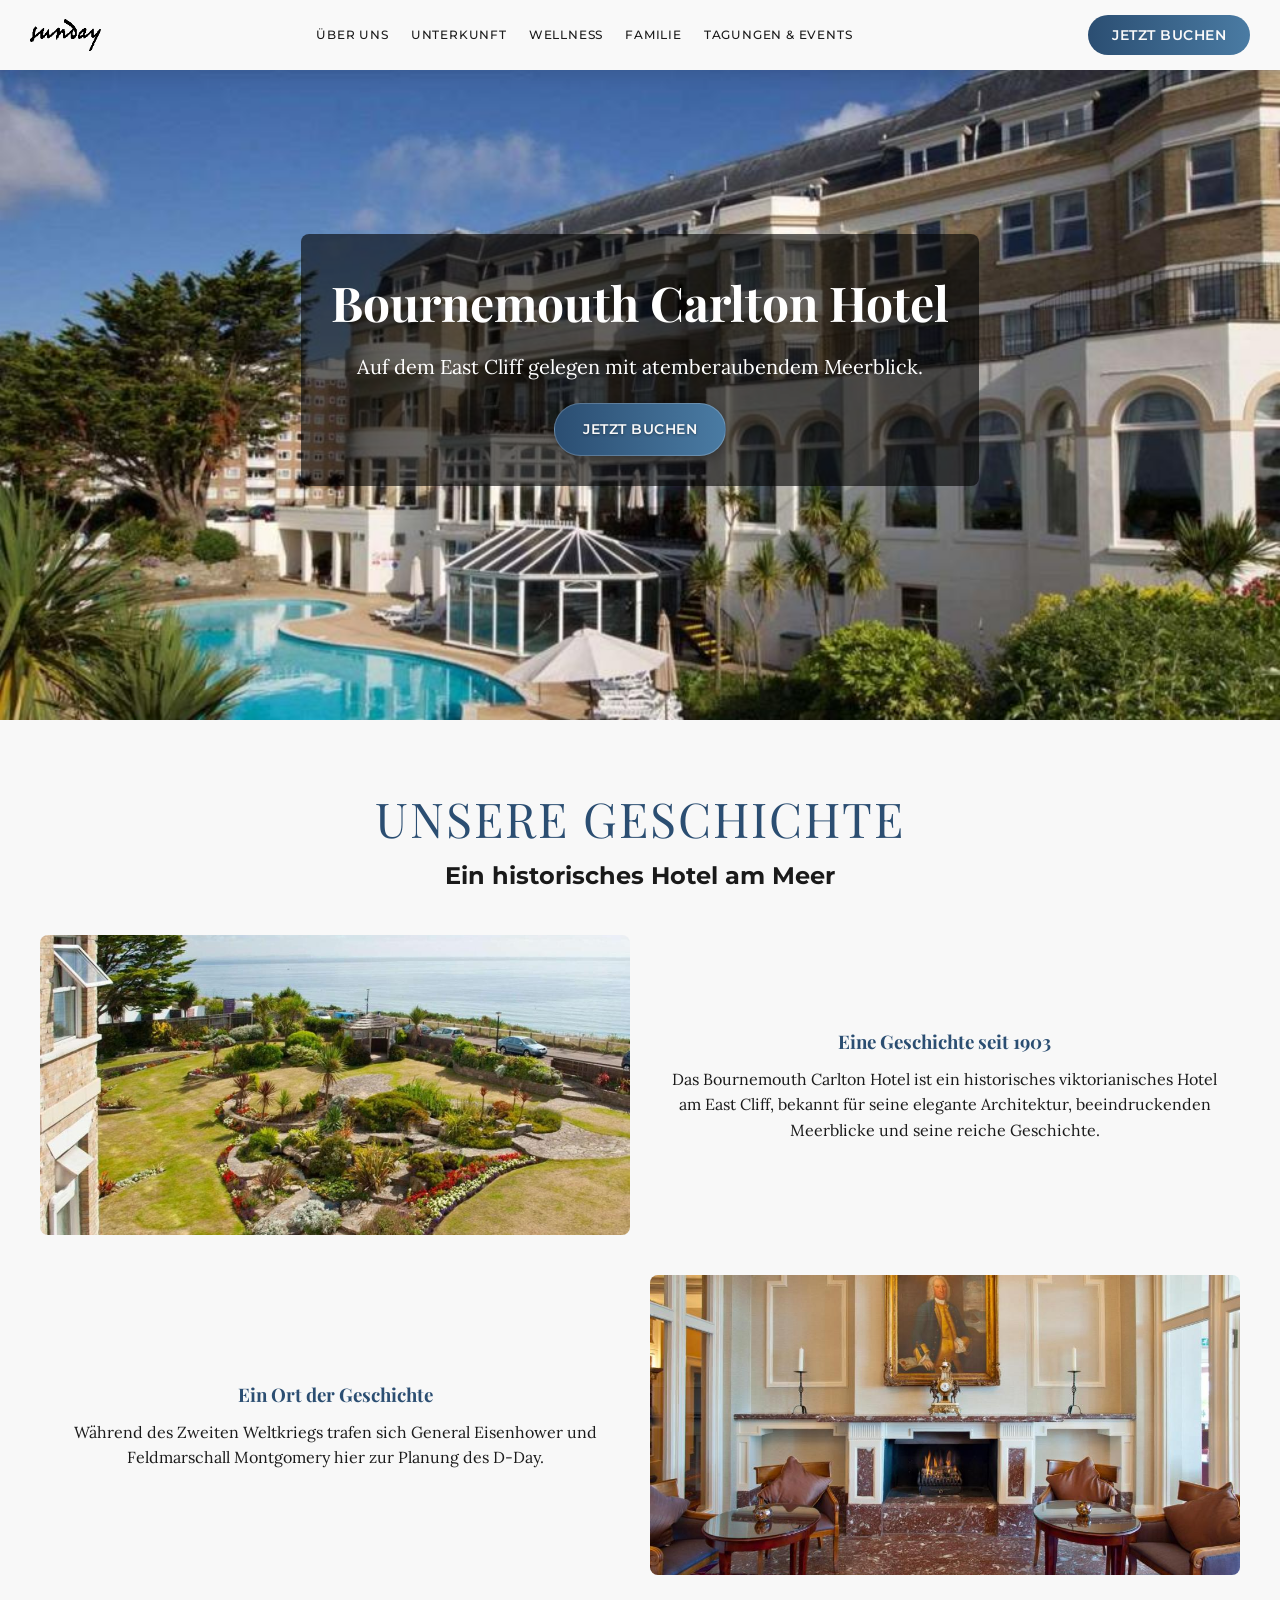
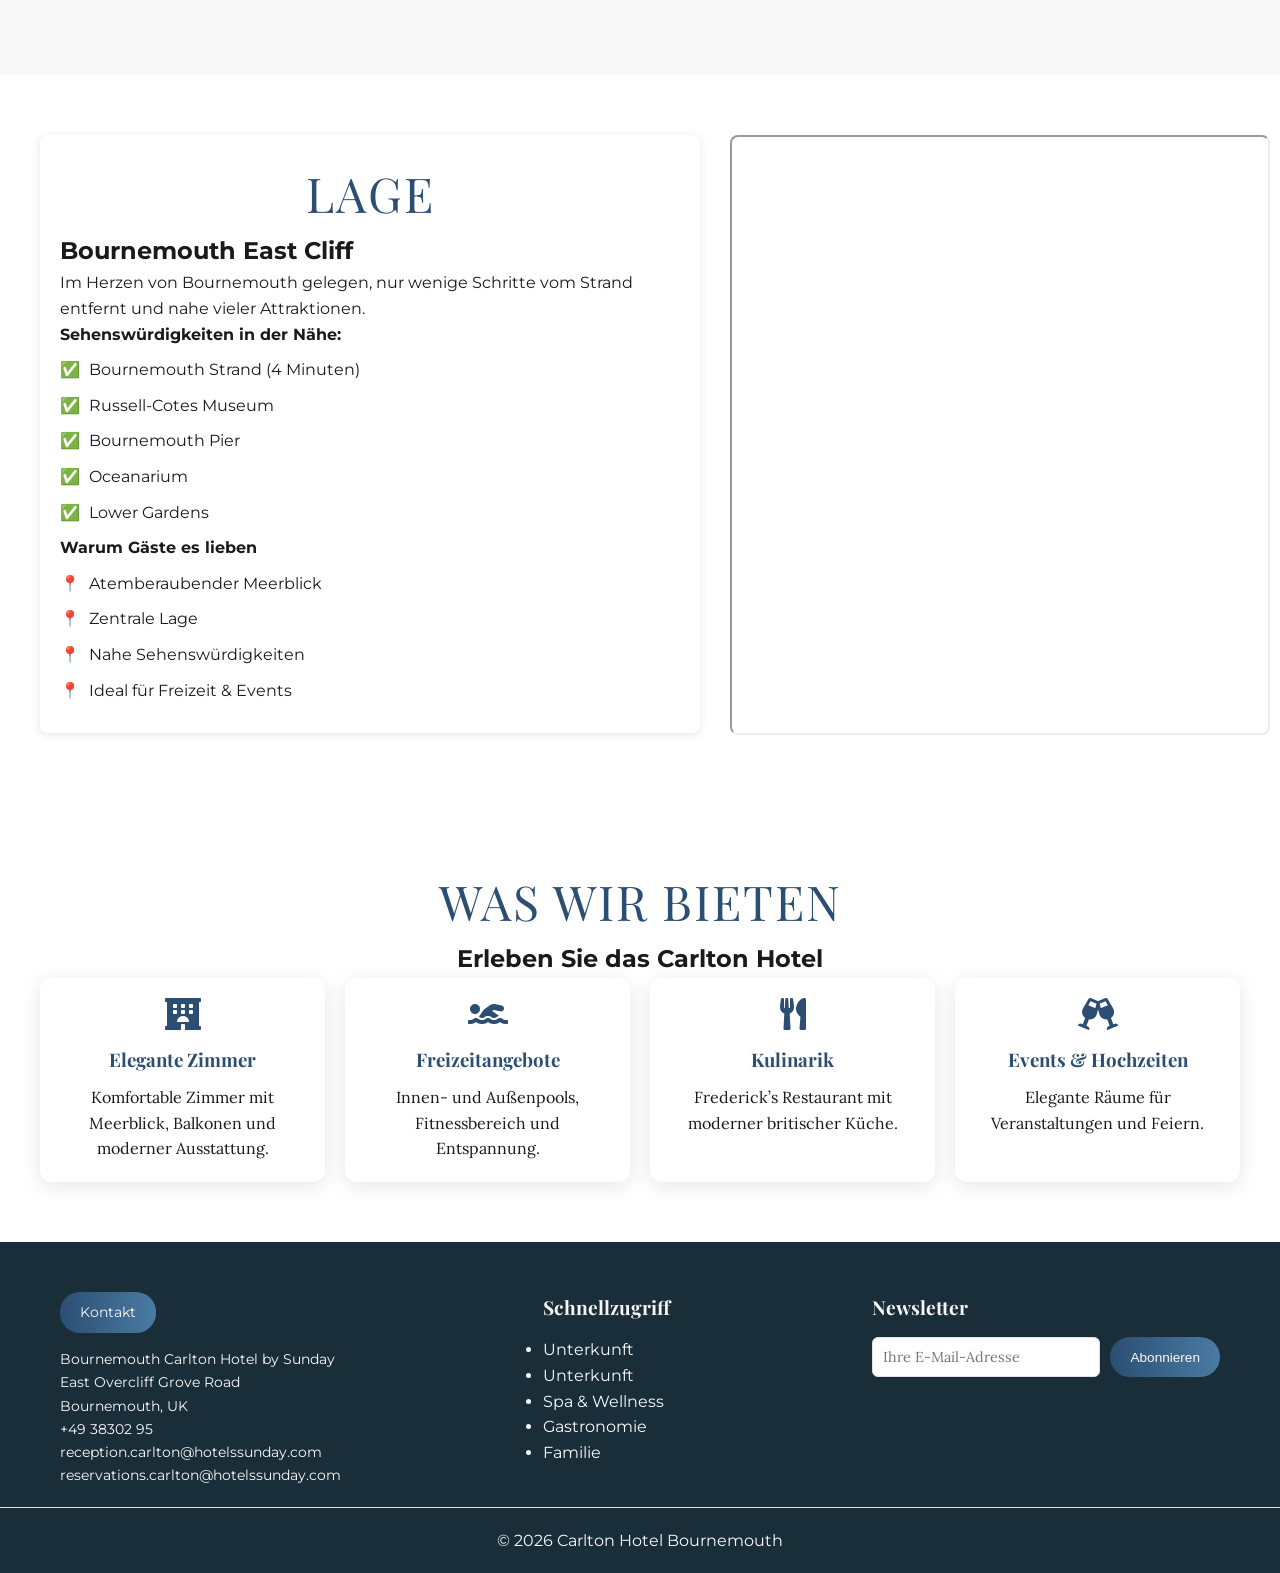
==== commit fa59054f: "first update" ====
--- a/about.html
+++ b/about.html
@@ -54,7 +54,7 @@
                   </li>
                   <li>
                     <a href="gastronomy.html" data-key="nav_gastronomy"
-                      >Gastronomie - Hotel</a
+                      >Dining</a
                     >
                   </li>
                   <li>
@@ -284,12 +284,17 @@
           <ul>
             <li>
               <a href="rooms.html" data-key="footer_accommodation"
-                >Accommodation</a
+                >Rooms</a
+              >
+            </li>
+            <li>
+              <a href="suites.html" data-key="footer_accommodation"
+                >Suites</a
               >
             </li>
             <li><a href="spa.html" data-key="footer_spa">Spa & Wellness</a></li>
             <li>
-              <a href="gastronomy.html" data-key="footer_gastro">Gastronomy</a>
+              <a href="gastronomy.html" data-key="footer_gastro">Dining</a>
             </li>
             <li><a href="family.html" data-key="footer_family">Families</a></li>
           </ul>
@@ -338,7 +343,6 @@
         </p>
       </div>
     </footer>
-
     <script src="script.js"></script>
     <script src="about.js"></script>
   </body>
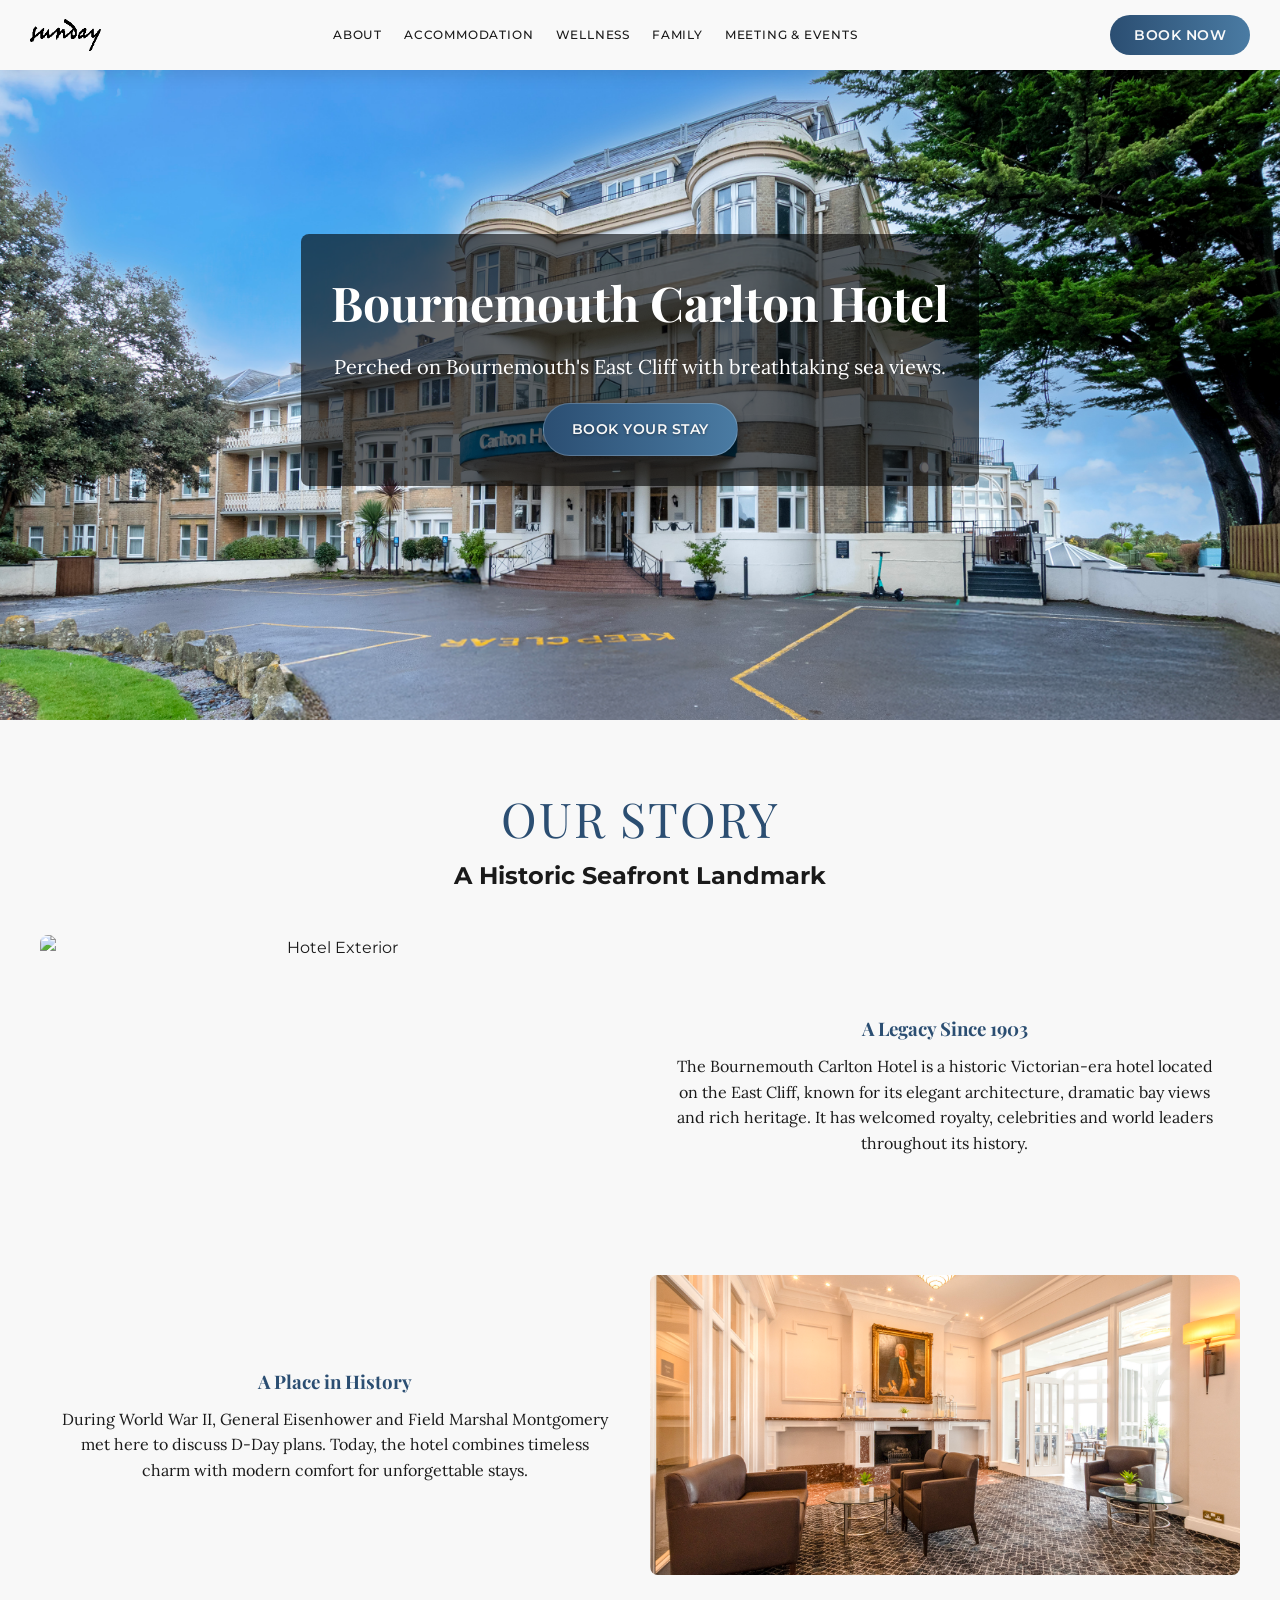
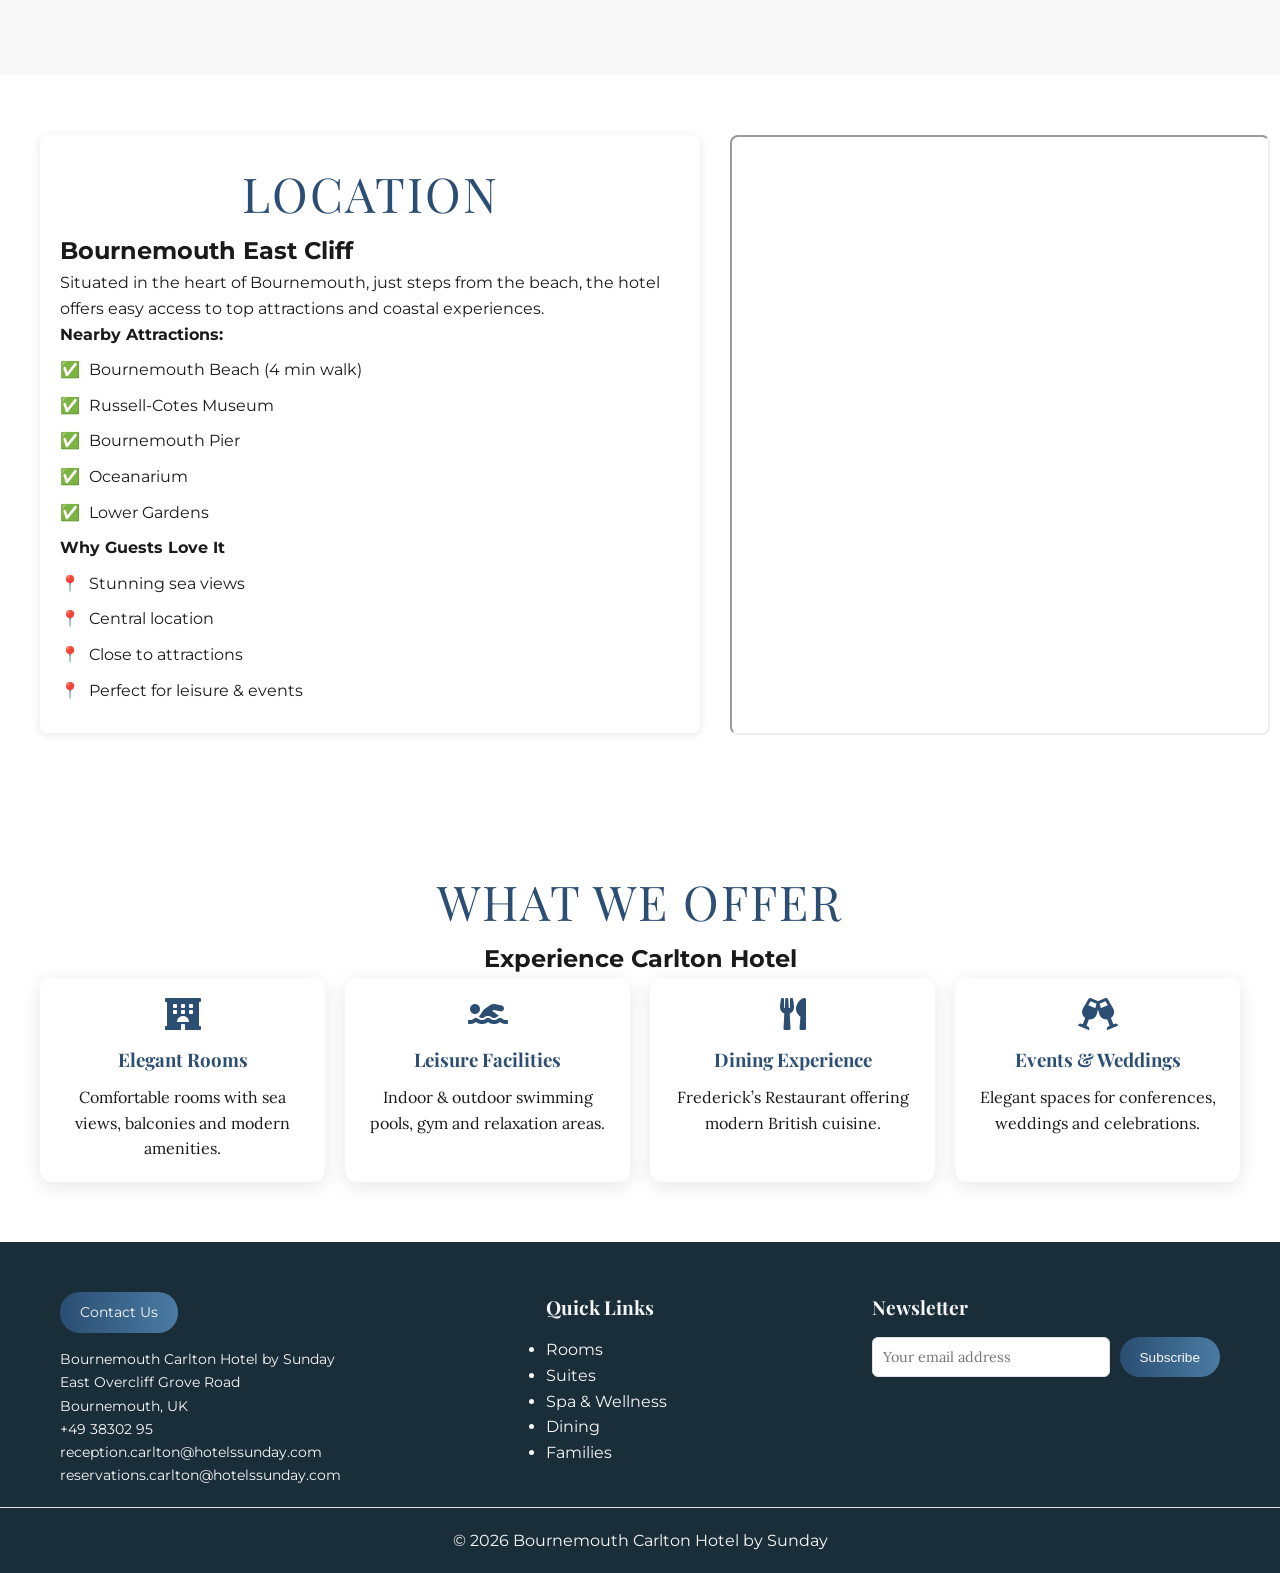
==== commit a43e819c: "update the images" ====
--- a/about.html
+++ b/about.html
@@ -140,7 +140,7 @@
       <div class="history-container">
         <div class="history-card">
           <img
-            src="images/gallery/garden.jpg"
+            src="images/CarltonImg/Oyo-Carlton Bmth (112) copy.jpg"
             alt="Hotel Exterior"
             data-key-alt="alt_hotel"
           />
@@ -157,7 +157,7 @@
 
         <div class="history-card reverse">
           <img
-            src="images/gallery/gallery2.jpg"
+            src="images/CarltonImg/Oyo-Carlton Bmth (4) copy.jpg"
             alt="Historic View"
             data-key-alt="alt_history"
           />
--- a/about.css
+++ b/about.css
@@ -2,7 +2,7 @@
 .hero-section {
     position: relative;
     height: 80vh;
-    background: url('images/main.jpg');
+    background: url('images/CarltonImg/Oyo-Carlton\ Bmth\ \(109\)\ copy.jpg');
     background-size: contain;
     background-repeat: no-repeat;
     background-position: center center;
